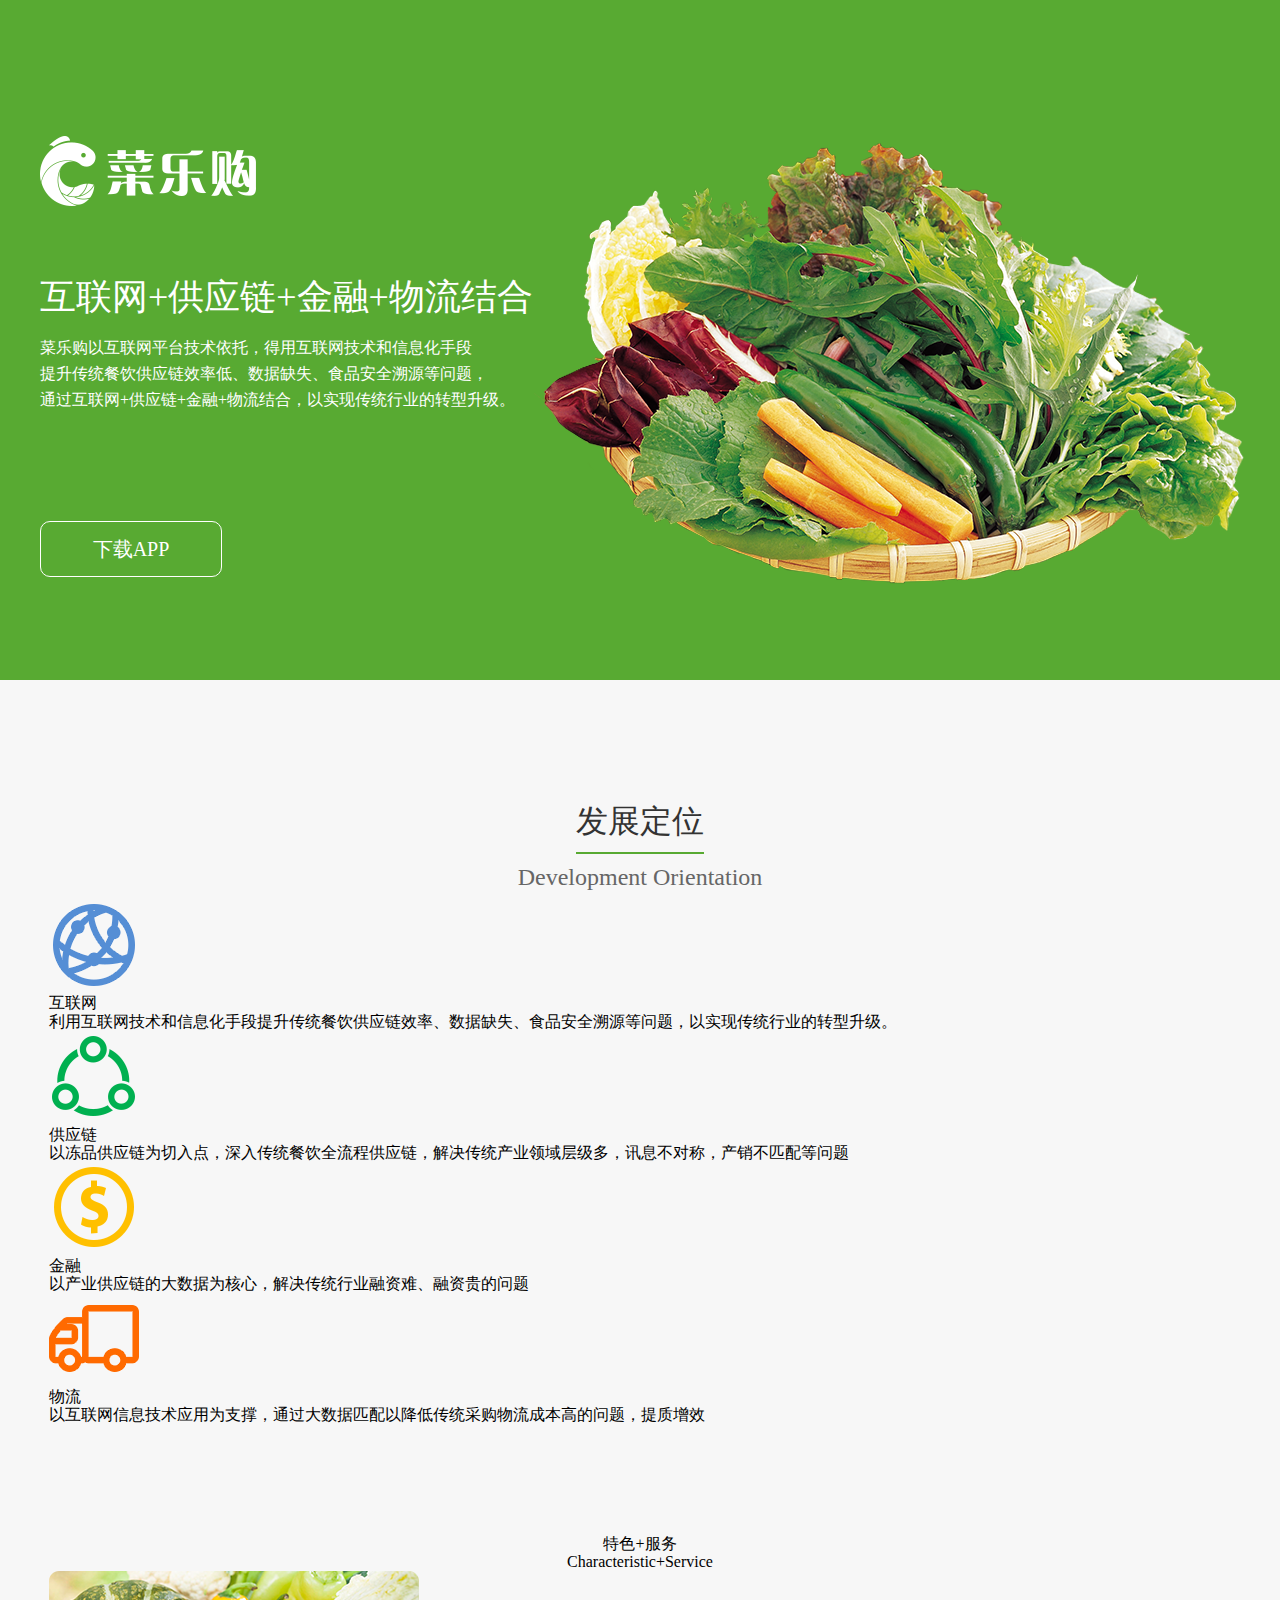
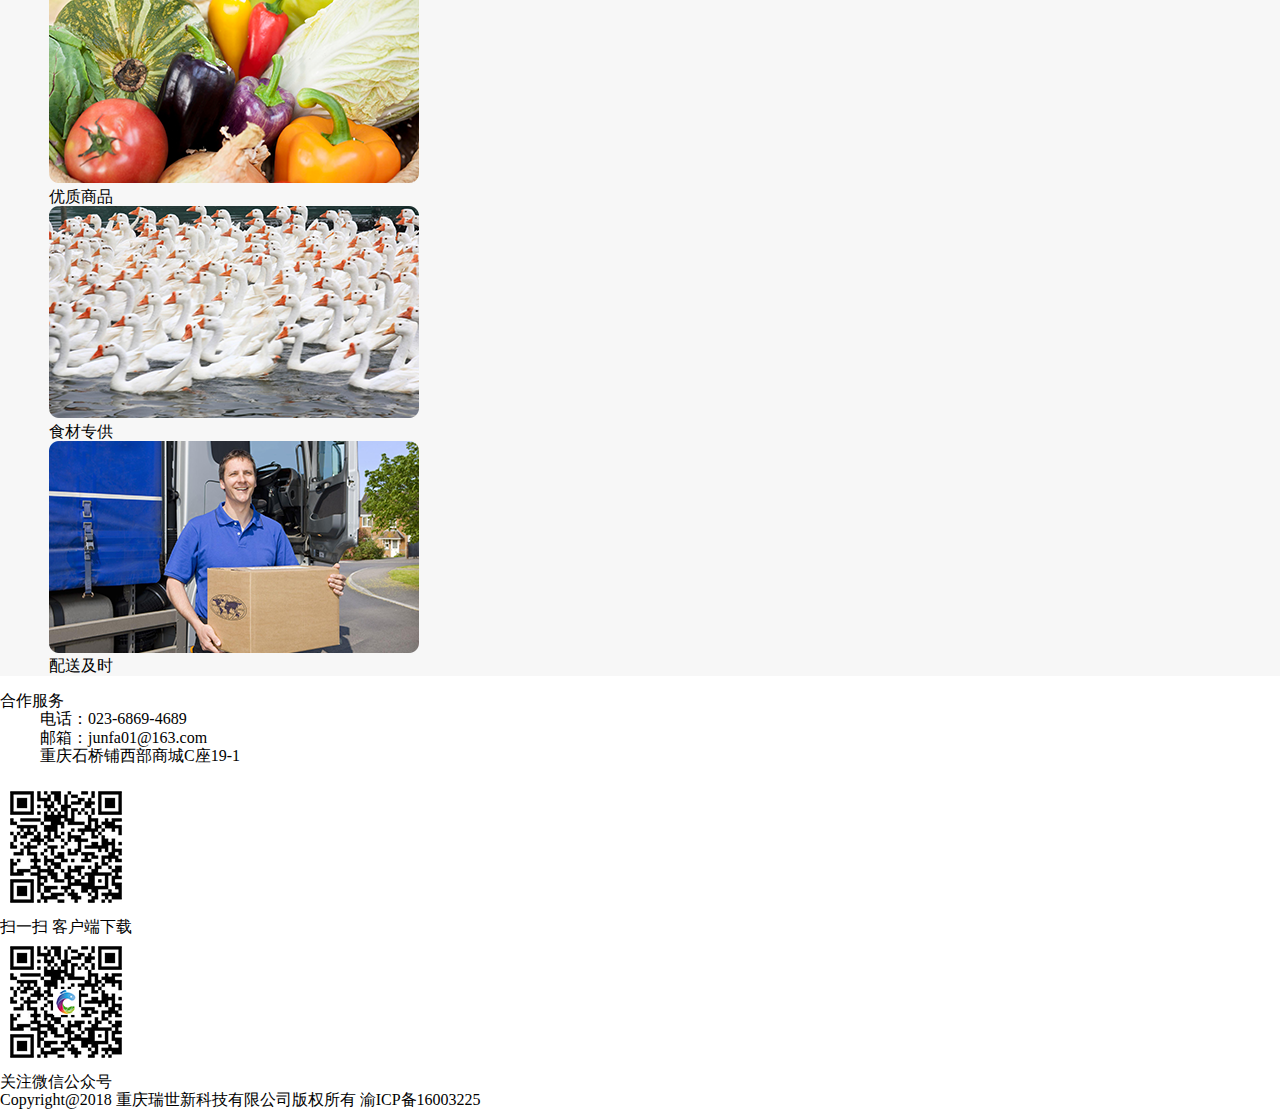
==== index.html @ fe427b9f "init" ====
<!DOCTYPE html>
<html lang="en">
  <head>
    <meta http-equiv="Content-Type" content="text/html; charset=utf-8" />
    <meta name="viewport" content="width=device-width, initial-scale=1.0" />
    <meta http-equiv="X-UA-Compatible" content="IE=edge,chrome=1" />
    <meta name="keywords" content="菜乐购" />
    <meta name="description" content="菜乐购" />
    <title>菜乐购</title>
    <link rel="shortcut icon" href="/favicon.ico" type="image/x-icon" />
    <link rel="stylesheet" href="./style/normalize.min.css" />
    <link rel="stylesheet" href="./style/style.css" />
  </head>
  <body>
    <div class="cl-header">
      <div class="cl-header-row cl-header-content cl-clear">
        <div class="cl-header-col">
          <div class="cl-header-logo">
            <img src="./images/logo.png" alt="菜乐购LOGO" />
          </div>
          <div class="cl-header-tit">
            <p>互联网+供应链+金融+物流结合</p>
          </div>
          <div class="cl-header-info">
            <p class="cl-header-info-p">
              菜乐购以互联网平台技术依托，得用互联网技术和信息化手段
            </p>
            <p class="cl-header-info-p">
              提升传统餐饮供应链效率低、数据缺失、食品安全溯源等问题，
            </p>
            <p class="cl-header-info-p">
              通过互联网+供应链+金融+物流结合，以实现传统行业的转型升级。
            </p>
          </div>
          <div class="cl-header-download">
            <a class="cl-header-download-button" href="#">下载APP</a>
          </div>
        </div>
        <div class="cl-header-col">
          <div class="cl-header-img">
            <img src="./images/header-img.png" />
          </div>
        </div>
      </div>
    </div>
    <div class="cl-content">
      <div class="cl-content-inner">
        <div class="cl-content-title">
          <div class="cl-content-title-cn">
            <span>发展定位</span>
          </div>
          <div class="cl-content-title-en">
            <span>Development Orientation</span>
          </div>
        </div>
        <div class="cl-content-row cl-content-one">
          <div class="cl-content-col cl-content-one-item">
            <div class="cl-content-one-icon">
              <img src="./images/206.png" />
            </div>
            <div class="cl-content-one-tit">
              <p>互联网</p>
            </div>
            <div class="cl-content-one-info">
              <p>
                利用互联网技术和信息化手段提升传统餐饮供应链效率、数据缺失、食品安全溯源等问题，以实现传统行业的转型升级。
              </p>
            </div>
          </div>
          <div class="cl-content-col cl-content-one-item">
            <div class="cl-content-one-icon">
              <img src="./images/207.png" />
            </div>
            <div class="cl-content-one-tit">
              <p>供应链</p>
            </div>
            <div class="cl-content-one-info">
              <p>
                以冻品供应链为切入点，深入传统餐饮全流程供应链，解决传统产业领域层级多，讯息不对称，产销不匹配等问题
              </p>
            </div>
          </div>
          <div class="cl-content-col cl-content-one-item">
            <div class="cl-content-one-icon">
              <img src="./images/208.png" />
            </div>
            <div class="cl-content-one-tit">
              <p>金融</p>
            </div>
            <div class="cl-content-one-info">
              <p>
                以产业供应链的大数据为核心，解决传统行业融资难、融资贵的问题
              </p>
            </div>
          </div>
          <div class="cl-content-col cl-content-one-item">
            <div class="cl-content-one-icon">
              <img src="./images/209.png" />
            </div>
            <div class="cl-content-one-tit">
              <p>物流</p>
            </div>
            <div class="cl-content-one-info">
              <p>
                以互联网信息技术应用为支撑，通过大数据匹配以降低传统采购物流成本高的问题，提质增效
              </p>
            </div>
          </div>
        </div>
      </div>
    </div>
    <div class="cl-content">
      <div class="cl-content-inner">
        <div class="cl-content-title">
          <div class="cl-content-title-cn">特色+服务</div>
          <div class="cl-content-title-en">Characteristic+Service</div>
        </div>
        <div class="cl-content-row">
          <div class="cl-content-col">
            <div class="cl-content-ser-img">
              <img src="./images/306.png" />
            </div>
            <div class="cl-content-ser-tit">
              <p>优质商品</p>
            </div>
          </div>
          <div class="cl-content-col">
            <div class="cl-content-ser-img">
              <img src="./images/307.png" />
            </div>
            <div class="cl-content-ser-tit">
              <p>食材专供</p>
            </div>
          </div>
          <div class="cl-content-col">
            <div class="cl-content-ser-img">
              <img src="./images/308.png" />
            </div>
            <div class="cl-content-ser-tit">
              <p>配送及时</p>
            </div>
          </div>
        </div>
      </div>
    </div>
    <div class="cl-footer">
      <div class="cl-footer-row">
        <div class="cl-footer-col">
          <dl>
            <dt>
              <span>合作服务</span>
            </dt>
            <dd>
              <span>电话：023-6869-4689</span>
            </dd>
            <dd>
              <span>邮箱：junfa01@163.com</span>
            </dd>
            <dd>
              <span>重庆石桥铺西部商城C座19-1</span>
            </dd>
          </dl>
        </div>
        <div class="cl-footer-col">
          <div>
            <img src="./images/409.png" />
          </div>
          <div>
            <p>扫一扫 客户端下载</p>
          </div>
        </div>
        <div class="cl-footer-col">
          <div>
            <img src="./images/410.png" />
          </div>
          <div>
            <p>关注微信公众号</p>
          </div>
        </div>
      </div>
      <div>
        <p>Copyright@2018 重庆瑞世新科技有限公司版权所有 渝ICP备16003225</p>
      </div>
    </div>
  </body>
</html>
---- style/style.css ----
/* 清除浮动 */
.cl-clear {
  zoom: 1;
}

.cl-clear:after {
  display: block;
  content: '';
  clear: both;
  visibility: hidden;
  height: 0;
}

p {
  margin: 0;
}

.cl-header {
  height: 680px;
  background: #58aa32;
}

.cl-header-content {
  width: 1200px;
  margin: 0 auto;
}

.cl-header-row {
  padding-top: 118px;
}

.cl-header-col {
  float: left;
}

.cl-header-col:nth-child(2) {
  width: 685px;
}

.cl-header-logo {
  margin-top: 18px;
}

.cl-header-tit {
  margin-top: 69px;
}

.cl-header-tit p {
  height: 36px;
  line-height: 36px;
  color: #ffffff;
  font-size: 36px;
}

.cl-header-info {
  padding-top: 20px;
}

.cl-header-info-p {
  height: 26px;
  line-height: 26px;
  color: #ffffff;
  font-size: 16px;
}

.cl-header-download {
  margin-top: 108px;
}

.cl-header-download-button {
  display: inline-block;
  width: 180px;
  height: 54px;
  line-height: 54px;
  text-align: center;
  border: 1px solid #ffffff;
  border-radius: 10px;
  color: #ffffff;
  font-size: 20px;
  text-decoration: none;
}

.cl-header-img {
  margin-top: 24px;
}

.cl-content {
  background: #f7f7f7;
}

.cl-content-inner {
  width: 1182px;
  margin: 0 auto;
}

.cl-content-title {
  padding-top: 110px;
}

.cl-content-title-cn {
  text-align: center;
}

.cl-content-title-cn span {
  display: inline-block;
  height: 62px;
  line-height: 62px;
  color: #333333;
  font-size: 32px;
  border-bottom: 2px solid #58aa32;
}

.cl-content-title-en {
  text-align: center;
}

.cl-content-title-en span {
  height: 46px;
  line-height: 46px;
  color: #666666;
  font-size: 24px;
}
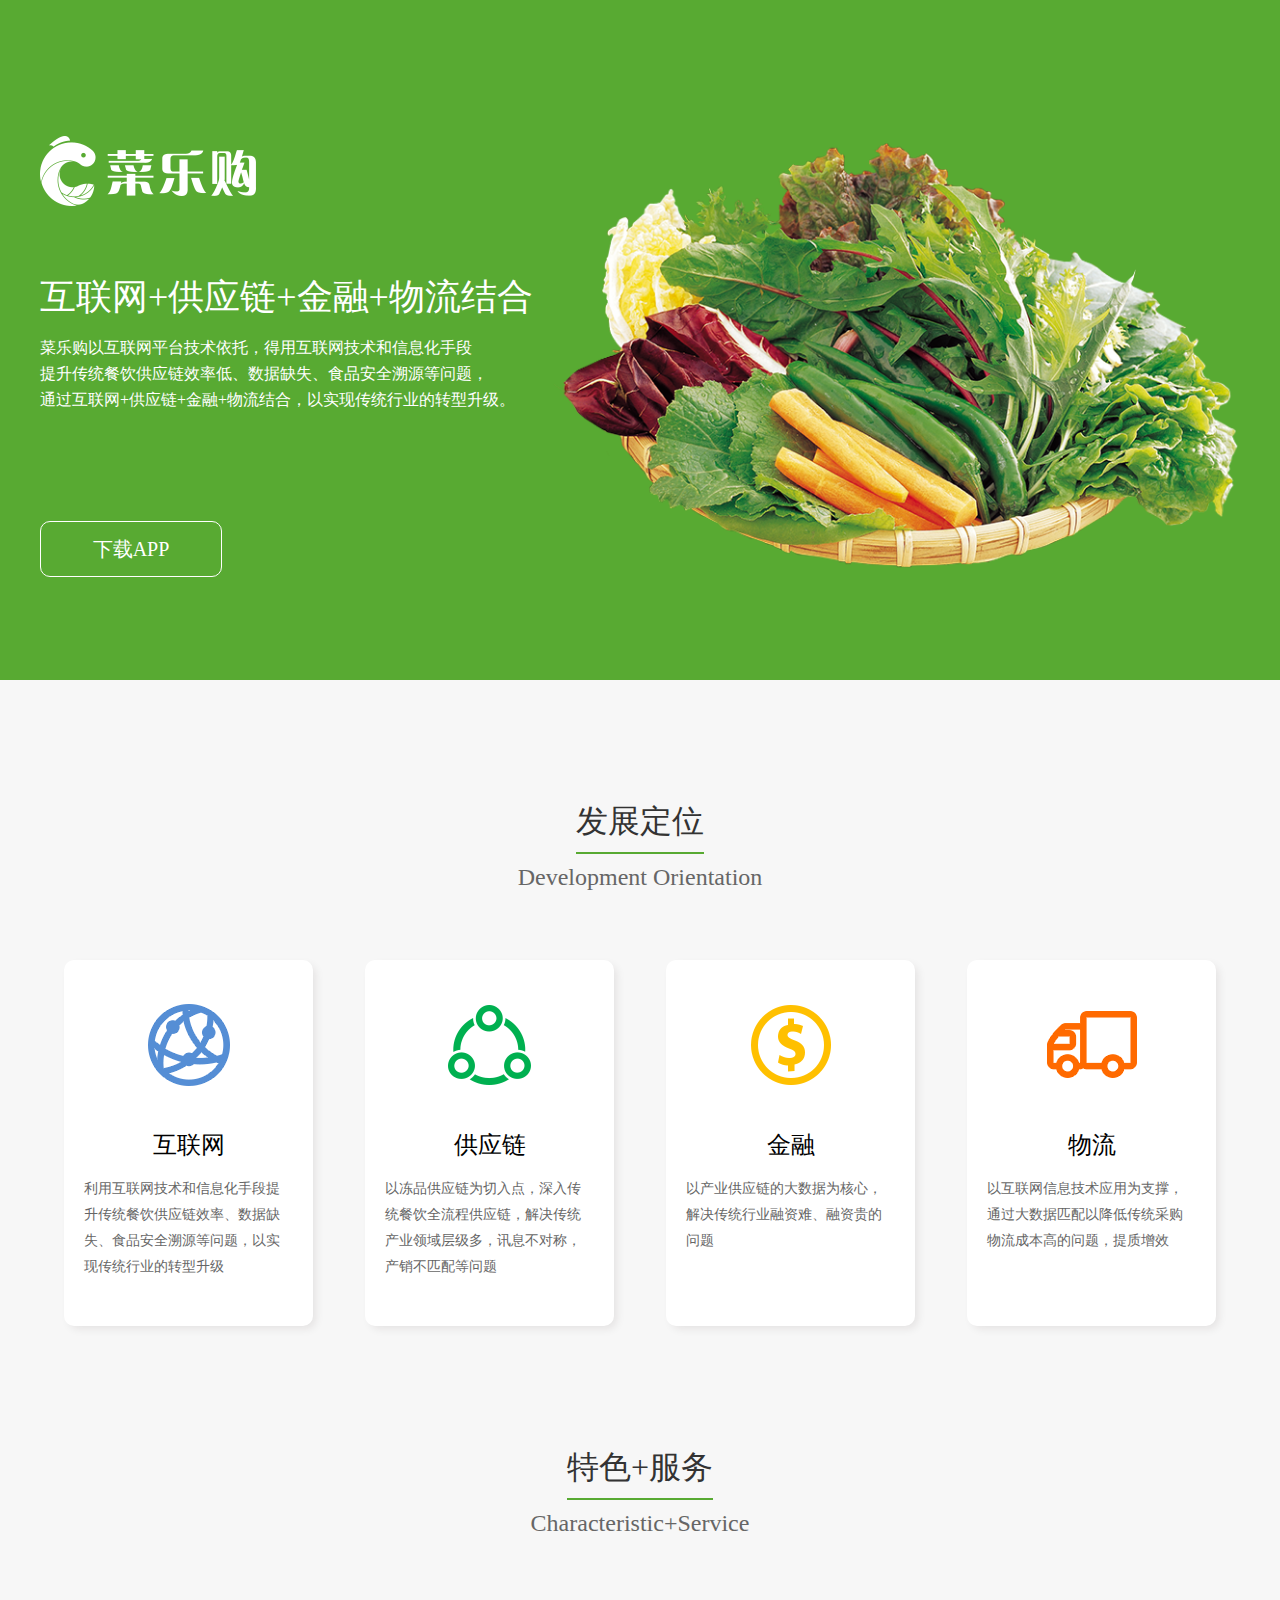
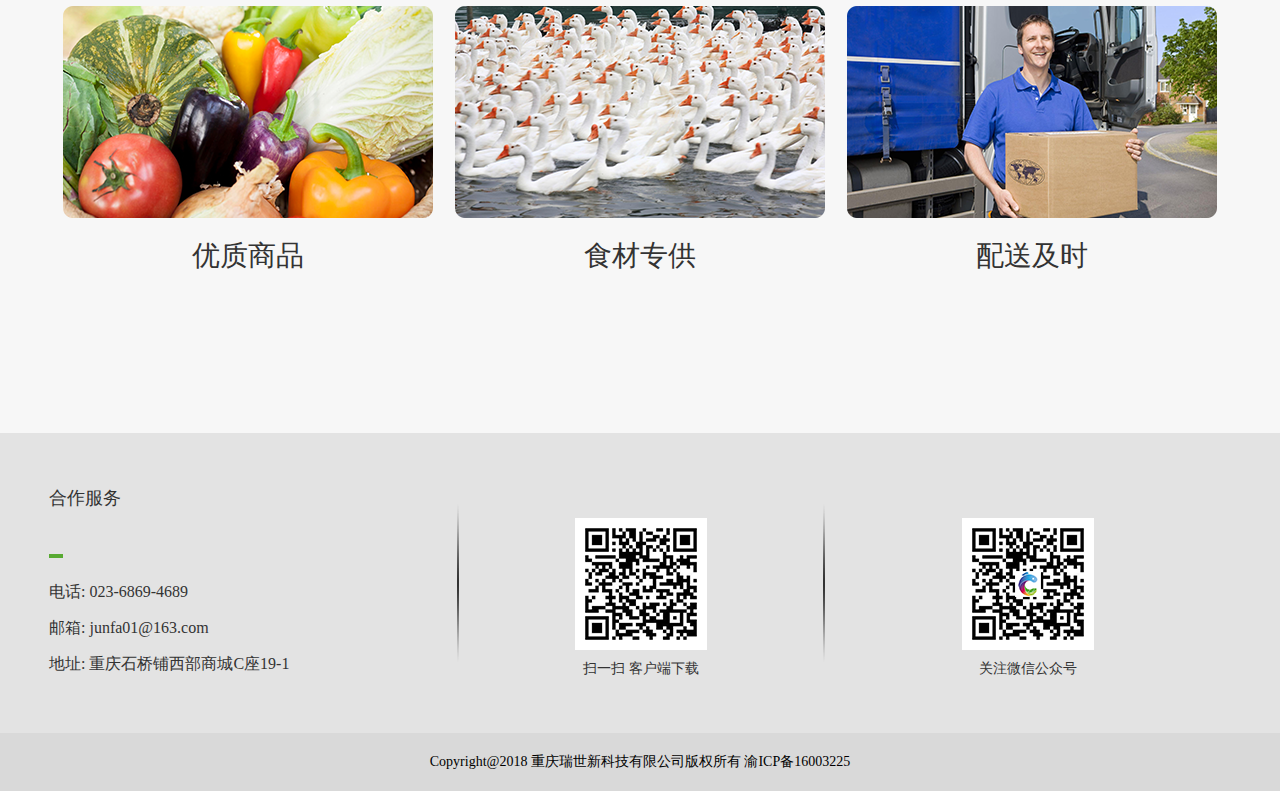
==== commit 055009dc: "首页完善 下载页" ====
--- a/index.html
+++ b/index.html
@@ -2,14 +2,17 @@
 <html lang="en">
   <head>
     <meta http-equiv="Content-Type" content="text/html; charset=utf-8" />
-    <meta name="viewport" content="width=device-width, initial-scale=1.0" />
+    <meta name="viewport" content="width=1300, initial-scale=0.34" />
     <meta http-equiv="X-UA-Compatible" content="IE=edge,chrome=1" />
+    <meta name="apple-mobile-web-app-status-bar-style" content="white" />
+    <meta name="apple-mobile-web-app-capable" content="yes" />
+    <meta name="format-detection" content="telephone=no" />
     <meta name="keywords" content="菜乐购" />
     <meta name="description" content="菜乐购" />
     <title>菜乐购</title>
     <link rel="shortcut icon" href="/favicon.ico" type="image/x-icon" />
-    <link rel="stylesheet" href="./style/normalize.min.css" />
-    <link rel="stylesheet" href="./style/style.css" />
+    <link rel="stylesheet" href="./styles/normalize.min.css" />
+    <link rel="stylesheet" href="./styles/style.min.css" />
   </head>
   <body>
     <div class="cl-header">
@@ -53,7 +56,7 @@
             <span>Development Orientation</span>
           </div>
         </div>
-        <div class="cl-content-row cl-content-one">
+        <div class="cl-content-row cl-content-one cl-clear">
           <div class="cl-content-col cl-content-one-item">
             <div class="cl-content-one-icon">
               <img src="./images/206.png" />
@@ -63,7 +66,7 @@
             </div>
             <div class="cl-content-one-info">
               <p>
-                利用互联网技术和信息化手段提升传统餐饮供应链效率、数据缺失、食品安全溯源等问题，以实现传统行业的转型升级。
+                利用互联网技术和信息化手段提升传统餐饮供应链效率、数据缺失、食品安全溯源等问题，以实现传统行业的转型升级
               </p>
             </div>
           </div>
@@ -112,11 +115,15 @@
     <div class="cl-content">
       <div class="cl-content-inner">
         <div class="cl-content-title">
-          <div class="cl-content-title-cn">特色+服务</div>
-          <div class="cl-content-title-en">Characteristic+Service</div>
+          <div class="cl-content-title-cn">
+            <span>特色+服务</span>
+          </div>
+          <div class="cl-content-title-en">
+            <span>Characteristic+Service</span>
+          </div>
         </div>
-        <div class="cl-content-row">
-          <div class="cl-content-col">
+        <div class="cl-content-row cl-content-ser cl-clear">
+          <div class="cl-content-col cl-content-ser-item">
             <div class="cl-content-ser-img">
               <img src="./images/306.png" />
             </div>
@@ -124,7 +131,7 @@
               <p>优质商品</p>
             </div>
           </div>
-          <div class="cl-content-col">
+          <div class="cl-content-col cl-content-ser-item">
             <div class="cl-content-ser-img">
               <img src="./images/307.png" />
             </div>
@@ -132,7 +139,7 @@
               <p>食材专供</p>
             </div>
           </div>
-          <div class="cl-content-col">
+          <div class="cl-content-col cl-content-ser-item">
             <div class="cl-content-ser-img">
               <img src="./images/308.png" />
             </div>
@@ -144,41 +151,46 @@
       </div>
     </div>
     <div class="cl-footer">
-      <div class="cl-footer-row">
-        <div class="cl-footer-col">
-          <dl>
-            <dt>
-              <span>合作服务</span>
-            </dt>
-            <dd>
-              <span>电话：023-6869-4689</span>
-            </dd>
-            <dd>
-              <span>邮箱：junfa01@163.com</span>
-            </dd>
-            <dd>
-              <span>重庆石桥铺西部商城C座19-1</span>
-            </dd>
-          </dl>
-        </div>
-        <div class="cl-footer-col">
-          <div>
-            <img src="./images/409.png" />
+      <div class="cl-footer-inner">
+        <div class="cl-footer-row cl-clear">
+          <div class="cl-footer-col cl-footer-left">
+            <div class="cl-footer-tit">
+              <p>合作服务</p>
+            </div>
+            <div class="cl-footer-green-line"></div>
+            <ul class="cl-footer-ul">
+              <li class="cl-footer-li">
+                <span>电话: 023-6869-4689</span>
+              </li>
+              <li class="cl-footer-li">
+                <span>邮箱: junfa01@163.com</span>
+              </li>
+              <li class="cl-footer-li">
+                <span>地址: 重庆石桥铺西部商城C座19-1</span>
+              </li>
+            </ul>
           </div>
-          <div>
-            <p>扫一扫 客户端下载</p>
+          <div class="cl-footer-col cl-footer-line"><span></span></div>
+          <div class="cl-footer-col cl-footer-center">
+            <div class="cl-footer-code">
+              <img src="./images/409.png" />
+            </div>
+            <div class="cl-footer-text">
+              <p>扫一扫 客户端下载</p>
+            </div>
           </div>
-        </div>
-        <div class="cl-footer-col">
-          <div>
-            <img src="./images/410.png" />
-          </div>
-          <div>
-            <p>关注微信公众号</p>
+          <div class="cl-footer-col cl-footer-line"><span></span></div>
+          <div class="cl-footer-col cl-footer-right">
+            <div class="cl-footer-code">
+              <img src="./images/410.png" />
+            </div>
+            <div class="cl-footer-text">
+              <p>关注微信公众号</p>
+            </div>
           </div>
         </div>
       </div>
-      <div>
+      <div class="copy-right">
         <p>Copyright@2018 重庆瑞世新科技有限公司版权所有 渝ICP备16003225</p>
       </div>
     </div>
--- a/styles/style.min.css
+++ b/styles/style.min.css
@@ -0,0 +1 @@
+.cl-clear{zoom:1}.cl-clear:after{clear:both;display:block;visibility:hidden;height:0;content:''}::-webkit-scrollbar-thumb{background-color:#ccc}::-webkit-scrollbar{width:4px;height:4px}p{margin:0}.cl-header{height:680px;background:#58aa32}.cl-header-content{margin:0 auto;width:75pc}.cl-header-row{padding-top:118px}.cl-header-col{float:left}.cl-header-col:first-child{width:513px}.cl-header-col:nth-child(2){width:685px}.cl-header-logo{margin-top:18px}.cl-header-tit{margin-top:69px}.cl-header-tit p{color:#fff;font-size:36px;line-height:36px}.cl-header-info{padding-top:20px}.cl-header-info-p{height:26px;color:#fff;font-size:1pc;line-height:26px}.cl-header-download{margin-top:81pt}.cl-header-download-button{display:inline-block;width:180px;height:54px;border:1px solid #fff;border-radius:10px;color:#fff;text-align:center;text-decoration:none;font-size:20px;line-height:54px}.cl-header-img{margin-top:24px;font-size:0}.cl-header-img img{width:100%}.cl-content{background:#f7f7f7}.cl-content-inner{margin:0 auto;width:1182px}.cl-content-title{padding-top:110px}.cl-content-title-cn{text-align:center}.cl-content-title-cn span{display:inline-block;height:62px;border-bottom:2px solid #58aa32;color:#333;font-size:2pc;line-height:62px}.cl-content-title-en{text-align:center}.cl-content-title-en span{height:46px;color:#666;font-size:24px;line-height:46px}.cl-content-row{margin-top:60px}.cl-content-col{float:left}.cl-content-one-item{margin-right:52px;padding-top:40px;width:249px;border-radius:10px;background:#fff;box-shadow:4px 4px 10px -2px rgba(35,24,21,.1);text-align:center}.cl-content-one-item:first-child{margin-left:15px}.cl-content-one-item:last-child{margin-right:0}.cl-content-one-tit{margin-top:20px}.cl-content-one-tit p{height:62px;color:#000;font-size:24px;line-height:62px}.cl-content-one-info{margin:0 20px;height:150px;text-align:left}.cl-content-one-info p{color:#666;font-size:14px;line-height:26px}.cl-content-ser-item{margin-right:22px;padding-bottom:140px;text-align:center}.cl-content-ser-item:first-child{margin-left:14px}.cl-content-ser-item:last-child{margin-right:0}.cl-content-ser-img{font-size:0}.cl-content-ser-tit p{height:75px;color:#333;font-size:28px;line-height:75px}.cl-footer-col{float:left}.cl-footer-inner{background:#e3e3e3}.cl-footer-row{margin:0 auto;width:1182px}.copy-right{background:#d9d9d9}.copy-right p{height:58px;color:#000;text-align:center;font-size:14px;line-height:58px}.cl-footer-center{width:364px}.cl-footer-right{width:406px}.cl-footer-col{height:300px}.cl-footer-left{width:408px}.cl-footer-line{position:relative;width:2px}.cl-footer-center,.cl-footer-right{text-align:center}.cl-footer-line span{position:absolute;top:71px;left:0;display:inline-block;width:2px;height:158px;background:url(../images/line.png) no-repeat}.cl-footer-code{margin-top:85px;margin-bottom:11px;font-size:0}.cl-footer-text{color:#333;font-size:14px}.cl-footer-tit{margin-top:45px}.cl-footer-tit p{height:40px;color:#333;font-size:18px;line-height:40px}li,ul{margin:0;padding:0;list-style:none}.cl-footer-dl{margin-top:36px}.cl-footer-green-line{margin-top:36px;margin-bottom:1pc;width:14px;height:4px;background:#58aa32}.cl-footer-li{height:36px;line-height:36px}.cl-footer-li span{color:#333;font-size:1pc}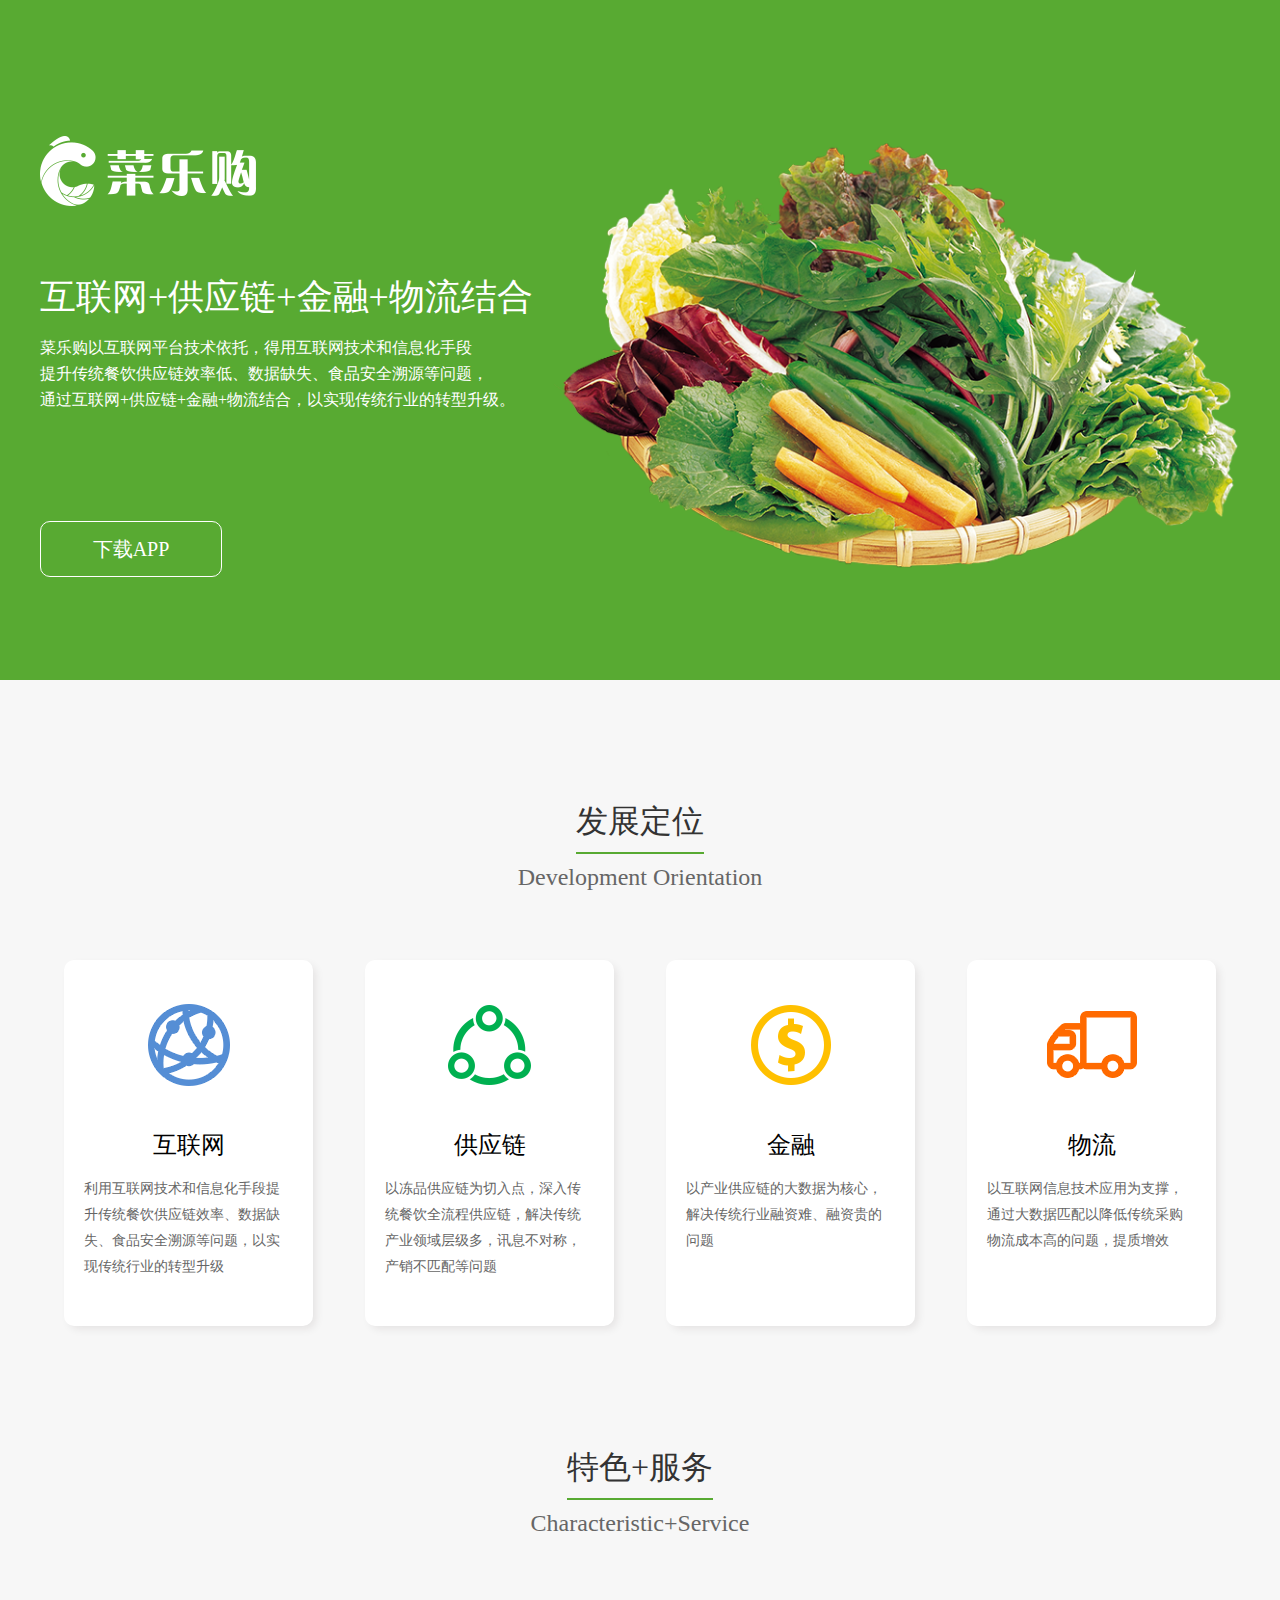
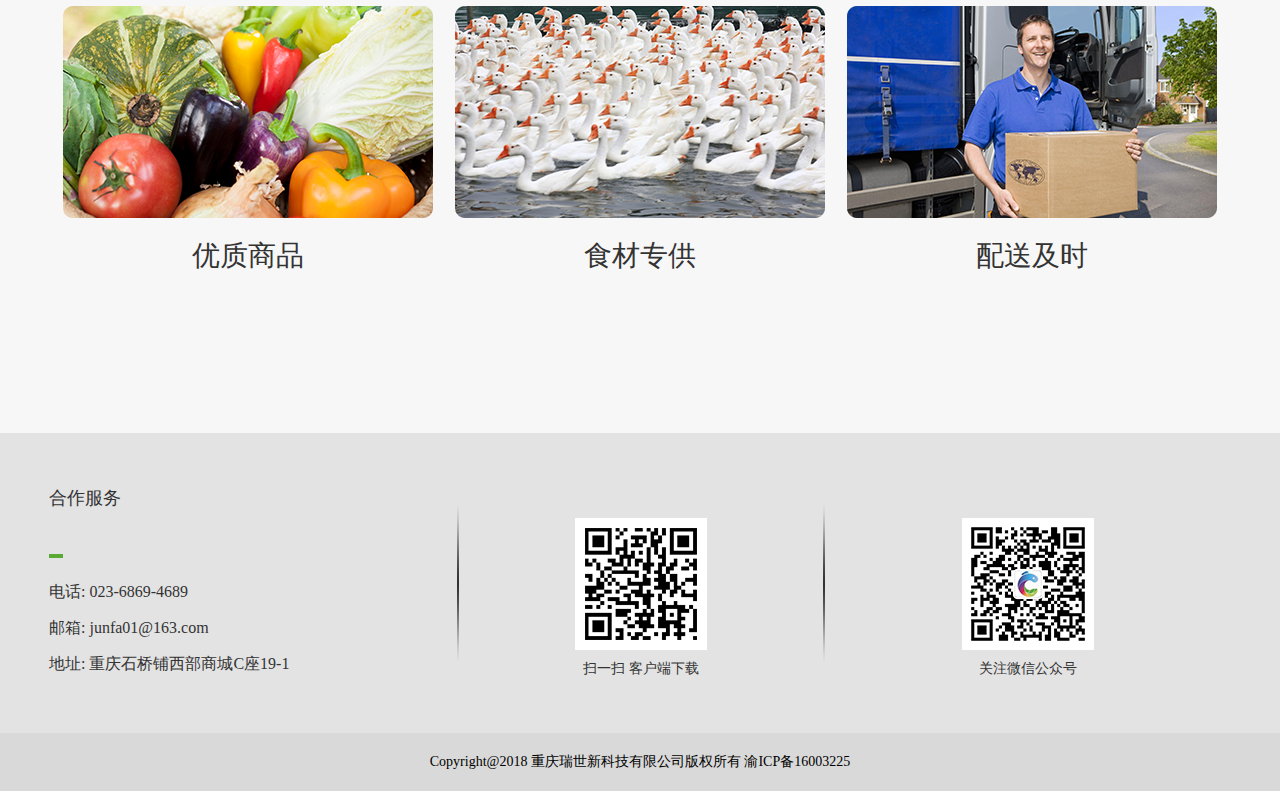
==== commit 6208c69f: "添加微信不可下载图片提示 添加下载链接" ====
--- a/index.html
+++ b/index.html
@@ -36,7 +36,9 @@
             </p>
           </div>
           <div class="cl-header-download">
-            <a class="cl-header-download-button" href="#">下载APP</a>
+            <a class="cl-header-download-button" href="/download.html">
+              下载APP
+            </a>
           </div>
         </div>
         <div class="cl-header-col">
